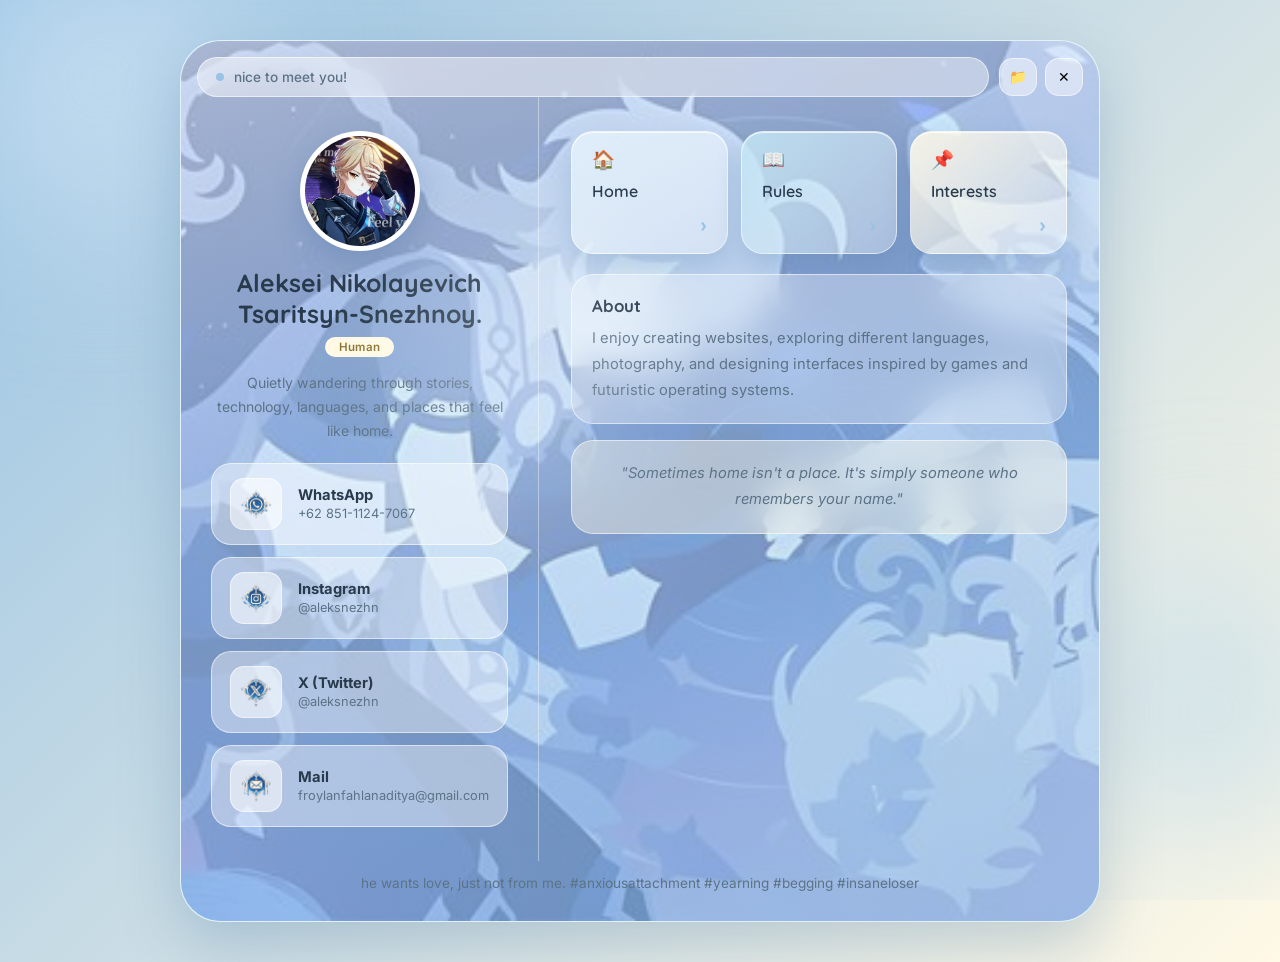
==== index.html @ d63214c5 "Enhance styles for layout and button dimensions Added isolation, width, height, and border-radius pr" ====
<!DOCTYPE html>
<html lang="en">

<head>

<meta charset="UTF-8">
<meta name="viewport" content="width=device-width, initial-scale=1.0">

<title>Aleksei Nikolayevich Tsaritsyn-Snezhnoy.</title>

<meta name="theme-color" content="#A8D0EF">

<link rel="preconnect" href="https://fonts.googleapis.com">
<link rel="preconnect" href="https://fonts.gstatic.com" crossorigin>

<link href="https://fonts.googleapis.com/css2?family=Inter:wght@400;500;600;700&family=Quicksand:wght@500;600;700&display=swap" rel="stylesheet">

<style>
/* ===========================================
   Aleksei Nikolayevich Tsaritsyn-Snezhnoy. — Liquid Glass Profile
   Palette: E3F1FB / A8D0EF / C1E4F3 / FFF9E6 / 99C3E4
=========================================== */

:root{

    --sky-1:#E3F1FB;
    --sky-2:#C1E4F3;
    --sky-3:#A8D0EF;
    --sky-4:#99C3E4;
    --cream:#FFF9E6;

    --glass:rgba(255,255,255,.34);
    --glass-soft:rgba(255,255,255,.20);
    --glass-border:rgba(255,255,255,.55);

    --text:#283A4C;
    --muted:#5C7387;

    --shadow:
    0 24px 60px rgba(66,110,158,.28);

    --radius:32px;

}

*{

    margin:0;
    padding:0;
    box-sizing:border-box;

}

html{

    scroll-behavior:smooth;

}

body{

    min-height:100vh;

    font-family:"Inter",sans-serif;

    color:var(--text);

    display:flex;
    justify-content:center;
    align-items:center;

    overflow-x:hidden;

    background:linear-gradient(
        -45deg,
        var(--sky-1),
        var(--sky-2),
        var(--sky-3),
        var(--cream),
        var(--sky-4)
    );

    background-size:400% 400%;

    animation:gradientMove 20s ease infinite;

    padding:60px 20px;

}

@keyframes gradientMove{

    0%{ background-position:0% 50%; }
    50%{ background-position:100% 50%; }
    100%{ background-position:0% 50%; }

}

/* ===========================
   Background (page)
=========================== */

.background{

    position:fixed;
    inset:0;

    overflow:hidden;

    z-index:-2;

}

.blob{

    position:absolute;

    border-radius:50%;

    filter:blur(90px);

    opacity:.5;

    animation:float 18s ease-in-out infinite;

}

.blob1{ width:320px; height:320px; background:var(--sky-1); top:-80px; left:-60px; }
.blob2{ width:260px; height:260px; background:var(--sky-3); right:-60px; bottom:60px; animation-delay:5s; }
.blob3{ width:220px; height:220px; background:var(--cream); top:45%; left:45%; animation-delay:10s; }

@keyframes float{

    0%,100%{ transform:translateY(0) translateX(0); }
    50%{ transform:translateY(-35px) translateX(20px); }

}

.noise{

    position:absolute;
    inset:0;

    opacity:.05;

    background-image:radial-gradient(circle,white 1px,transparent 1px);

    background-size:16px 16px;

}

/* ===========================
   Cursor Glow
=========================== */

.cursor-glow{

    position:fixed;

    width:240px;
    height:240px;

    border-radius:50%;

    background:rgba(255,255,255,.22);

    filter:blur(60px);

    pointer-events:none;

    z-index:999;

    transform:translate(-50%,-50%);

    transition:transform .08s linear;

}

/* ===========================
   Main Card
=========================== */

.profile-card{

    position:relative;

    width:min(430px,100%);

    border-radius:var(--radius);

    overflow:hidden;
    isolation:isolate;

    background:var(--sky-2);

    border:1px solid var(--glass-border);

    box-shadow:var(--shadow);

    animation:cardFloat 7s ease-in-out infinite;

}

/* cover.jpg — the literal background of the whole card */

.card-bg{

    position:absolute;
    inset:0;
    width:100%;
    height:100%;
    border-radius:inherit;

    background-size:cover;
    background-position:center;

    z-index:0;
    pointer-events:none;

}

.card-bg::after{

    content:"";

    position:absolute;
    inset:0;

    background:linear-gradient(
        165deg,
        rgba(227,241,251,.72),
        rgba(193,228,243,.55) 45%,
        rgba(153,195,228,.62)
    );

}

@keyframes cardFloat{

    0%,100%{ transform:translateY(0); }
    50%{ transform:translateY(-8px); }

}

/* ===========================
   Window Chrome
=========================== */

.window-bar{

    position:relative;
    z-index:3;

    display:flex;
    align-items:center;
    gap:10px;

    padding:16px 16px 0;

}

.window-pill{

    flex:1;
    min-width:0;

    display:flex;
    align-items:center;
    gap:10px;

    padding:11px 18px;

    border-radius:999px;

    background:rgba(255,255,255,.45);

    border:1px solid var(--glass-border);

    backdrop-filter:blur(16px);
    -webkit-backdrop-filter:blur(16px);

}

.pulse-dot{

    width:8px;
    height:8px;
    flex-shrink:0;

    border-radius:50%;

    background:var(--sky-4);

    animation:pulse 2.4s ease-out infinite;

}

@keyframes pulse{

    0%{ box-shadow:0 0 0 0 rgba(153,195,228,.55); }
    70%{ box-shadow:0 0 0 9px rgba(153,195,228,0); }
    100%{ box-shadow:0 0 0 0 rgba(153,195,228,0); }

}

.status-text{

    font-size:.85rem;
    font-weight:500;

    color:var(--muted);

    white-space:nowrap;
    overflow:hidden;
    text-overflow:ellipsis;

}

.window-actions{

    display:flex;
    gap:8px;

}

.win-btn{

    width:38px;
    height:38px;
    flex-shrink:0;

    display:flex;
    align-items:center;
    justify-content:center;

    font-size:.9rem;

    border:1px solid var(--glass-border);
    border-radius:14px;

    background:rgba(255,255,255,.45);

    cursor:pointer;

    transition:transform .25s ease, background .25s ease;

}

.win-btn:hover{ transform:translateY(-3px) scale(1.06); background:#fff; }
.win-btn:active{ transform:translateY(0) scale(.94); }

/* ===========================
   Card Body Layout
=========================== */

.card-body{

    position:relative;
    z-index:1;

    display:flex;
    flex-direction:column;

}

/* ===========================
   Identity Panel
=========================== */

.id-panel{

    padding:26px 24px 8px;

    text-align:center;

}

.avatar-wrapper{

    display:flex;
    justify-content:center;

}

.avatar{

    width:120px;
    height:120px;

    object-fit:cover;

    border-radius:50%;

    border:5px solid rgba(255,255,255,.7);

    background:white;

    box-shadow:0 10px 28px rgba(66,110,158,.3);

    animation:avatarFloat 5s ease-in-out infinite;

}

@keyframes avatarFloat{

    0%,100%{ transform:translateY(0); }
    50%{ transform:translateY(-5px); }

}

.id-panel h1{

    margin-top:16px;

    font-family:"Quicksand",sans-serif;

    font-size:1.55rem;
    font-weight:700;

    color:var(--text);

}

.id-tag{

    display:inline-block;

    margin-top:8px;

    padding:3px 14px;

    border-radius:999px;

    background:var(--cream);

    color:#8A7530;

    font-size:.72rem;
    font-weight:600;

    letter-spacing:.02em;

}

.description{

    margin:14px auto 0;

    max-width:320px;

    font-size:.88rem;
    line-height:1.7;

    color:var(--muted);

}

/* ===========================================
   Social Grid (original glass-btn rows)
=========================================== */

.social-grid{

    display:grid;
    grid-template-columns:1fr;

    gap:12px;

    margin-top:20px;

}

.glass-btn{

    display:flex;
    align-items:center;
    gap:16px;

    padding:14px 18px;

    text-decoration:none;
    text-align:left;

    color:var(--text);

    background:rgba(255,255,255,.4);

    border:1px solid var(--glass-border);

    border-radius:20px;

    backdrop-filter:blur(18px);
    -webkit-backdrop-filter:blur(18px);

    transition:transform .3s ease, background .3s ease, box-shadow .3s ease;

}

.glass-btn:hover{

    transform:translateY(-5px) scale(1.02);

    background:rgba(255,255,255,.55);

    box-shadow:0 14px 30px rgba(66,110,158,.22);

}

.glass-btn .icon{

    width:52px;
    height:52px;
    flex-shrink:0;

    display:flex;
    align-items:center;
    justify-content:center;

    border-radius:14px;

    background:rgba(255,255,255,.55);

    border:1px solid var(--glass-border);

}

.glass-btn .icon img{

    width:32px;
    height:32px;

    object-fit:contain;

}

.glass-btn h3{

    font-size:.92rem;
    margin-bottom:2px;

}

.glass-btn p{

    color:var(--muted);
    font-size:.8rem;

}

/* ===========================================
   Main Panel (nav + about + quote)
=========================================== */

.main-panel{

    padding-top:8px;

}

.nav-stack{

    display:flex;
    flex-direction:column;
    gap:13px;

    padding:14px 24px 4px;

}

.nav-pill{

    display:flex;
    align-items:center;
    gap:14px;

    padding:16px 20px;

    border-radius:22px;

    text-decoration:none;

    color:var(--text);

    font-family:"Quicksand",sans-serif;
    font-weight:600;
    font-size:1rem;

    background:linear-gradient(
        135deg,
        rgba(255,255,255,.62),
        rgba(255,255,255,.3)
    );

    border:1px solid var(--glass-border);

    box-shadow:
        0 12px 26px rgba(66,110,158,.22),
        inset 0 1px 0 rgba(255,255,255,.7);

    transition:transform .25s cubic-bezier(.2,.8,.2,1), box-shadow .25s ease;

}

.nav-pill--home{ background:linear-gradient(135deg, rgba(227,241,251,.88), rgba(255,255,255,.32)); }
.nav-pill--rules{ background:linear-gradient(135deg, rgba(193,228,243,.88), rgba(255,255,255,.32)); }
.nav-pill--interests{ background:linear-gradient(135deg, rgba(255,249,230,.88), rgba(255,255,255,.32)); }

.nav-icon{ font-size:1.15rem; }
.nav-label{ flex:1; }

.nav-arrow{

    font-size:1.3rem;
    font-weight:700;

    color:var(--sky-4);

    transition:transform .3s ease;

}

.nav-pill:hover{

    transform:translateY(-5px);

    box-shadow:
        0 18px 34px rgba(66,110,158,.3),
        inset 0 1px 0 rgba(255,255,255,.8);

}

.nav-pill:hover .nav-arrow{ transform:translateX(4px); }

.nav-pill:active{

    transform:translateY(-1px) scale(.98);

    box-shadow:
        0 8px 18px rgba(66,110,158,.22),
        inset 0 1px 0 rgba(255,255,255,.7);

}

/* ===========================================
   Glass Panels
=========================================== */

.glass-panel{

    margin:14px 24px 0;

    padding:20px;

    border-radius:22px;

    background:rgba(255,255,255,.32);

    border:1px solid var(--glass-border);

    backdrop-filter:blur(18px);
    -webkit-backdrop-filter:blur(18px);

    transition:transform .3s ease, background .3s ease;

}

.glass-panel:hover{

    transform:translateY(-4px);

    background:rgba(255,255,255,.42);

}

.glass-panel h2{

    font-family:"Quicksand",sans-serif;

    margin-bottom:10px;

    font-size:1.05rem;

    color:var(--text);

}

.glass-panel p{

    line-height:1.75;

    color:var(--muted);

    font-size:.92rem;

}

.quote-panel{ background:rgba(255,249,230,.42); }

.quote{

    text-align:center;

    font-style:italic;

    font-size:.98rem;

    color:#4A5A6B;

}

/* ===========================================
   Footer
=========================================== */

footer{

    position:relative;
    z-index:1;

    padding:20px 30px 26px;

    text-align:center;

    color:var(--muted);

    font-size:.85rem;

}

/* ===========================================
   Landscape layout for PC
=========================================== */

@media (min-width:860px){

    body{ padding:40px 20px; }

    .profile-card{

        width:min(920px, 94vw);

        border-radius:40px;

    }

    .card-body{

        flex-direction:row;
        align-items:stretch;

    }

    .id-panel{

        flex:0 0 340px;

        padding:34px 30px;

        border-right:1px solid rgba(255,255,255,.4);

    }

    .main-panel{

        flex:1;
        min-width:0;

        padding:24px 6px 6px;

    }

    .nav-stack{

        flex-direction:row;
        padding:10px 26px 4px;

    }

    .nav-pill{

        flex-direction:column;
        align-items:flex-start;
        gap:10px;

        flex:1;

    }

    .nav-arrow{ align-self:flex-end; }

    .glass-panel{ margin:16px 26px 0; }

    footer{ padding:14px 30px 30px; }

}

/* ===========================================
   Small Mobile
=========================================== */

@media (max-width:480px){

    body{ padding:20px 12px; }

    .profile-card{ border-radius:26px; }

    .avatar{ width:100px; height:100px; }

    .id-panel h1{ font-size:1.3rem; }

    .win-btn{ width:34px; height:34px; }

    .nav-pill{ padding:14px 16px; font-size:.92rem; }

}

/* ===========================================
   Mobile Socials — tiny icons close to profile
=========================================== */

@media (max-width:640px){

    .social-grid{

        display:flex;
        flex-direction:row;
        flex-wrap:wrap;

        justify-content:center;

        gap:10px;

        margin-top:16px;

    }

    .glass-btn{

        flex:0 0 auto;

        width:52px;
        height:52px;

        padding:0;

        justify-content:center;

        border-radius:14px;

    }

    .glass-btn .icon{

        width:100%;
        height:100%;

        border:none;

        background:transparent;

        border-radius:14px;

    }

    .glass-btn .icon img{

        width:30px;
        height:30px;

    }

    .glass-btn .btn-text{

        display:none;

    }

}

/* ===========================================
   Motion & Accessibility
=========================================== */

a:focus-visible,
button:focus-visible{

    outline:2px solid var(--sky-4);
    outline-offset:2px;

}

@media (prefers-reduced-motion:reduce){

    *,
    *::before,
    *::after{

        animation-duration:.001ms !important;
        animation-iteration-count:1 !important;
        transition-duration:.001ms !important;

    }

}

</style>

</head>

<body>

<!-- Animated Background -->
<div class="background">

<div class="blob blob1"></div>
<div class="blob blob2"></div>
<div class="blob blob3"></div>

<div class="noise"></div>

</div>

<!-- Mouse Glow -->
<div class="cursor-glow"></div>

<!-- Main Card -->
<main class="profile-card">

<!-- cover.jpg lives here, full-bleed behind everything -->
<div class="card-bg" style="background-image:url('assets/cover.jpg')"></div>

<!-- Window Chrome -->
<div class="window-bar">

<div class="window-pill">

<span class="pulse-dot"></span>

<span class="status-text" id="statusText">nice to meet you!</span>

</div>

<div class="window-actions">

<button class="win-btn" id="folderBtn" type="button" title="Jump to About" aria-label="Jump to about section">📁</button>

<button class="win-btn" id="closeBtn" type="button" title="Say hi" aria-label="Send a little hi">✕</button>

</div>

</div>

<div class="card-body">

<!-- Identity (left, portrait side) -->
<section class="id-panel" id="aboutAnchor">

<div class="avatar-wrapper">

<img
src="assets/profile.png"
alt="Aleksei Nikolayevich Tsaritsyn-Snezhnoy."
class="avatar"
width="120"
height="120">

</div>

<h1>Aleksei Nikolayevich Tsaritsyn-Snezhnoy.</h1>

<span class="id-tag">Human</span>

<p class="description">

Quietly wandering through stories, technology, languages, and places that feel like home.

</p>

<div class="social-grid">

<a
href="https://wa.me/6285111247067"
target="_blank"
rel="noopener"
class="glass-btn"
title="WhatsApp">

<div class="icon">
<img src="assets/whatsapp.png" alt="WhatsApp" width="22" height="22">
</div>

<div class="btn-text">
<h3>WhatsApp</h3>
<p>+62 851-1124-7067</p>
</div>

</a>

<a
href="https://instagram.com/aleksnezhn"
target="_blank"
rel="noopener"
class="glass-btn"
title="Instagram">

<div class="icon">
<img src="assets/instagram.png" alt="Instagram" width="22" height="22">
</div>

<div class="btn-text">
<h3>Instagram</h3>
<p>@aleksnezhn</p>
</div>

</a>

<a
href="https://x.com/aleksnezhn"
target="_blank"
rel="noopener"
class="glass-btn"
title="X (Twitter)">

<div class="icon">
<img src="assets/xtwitter.png" alt="X (Twitter)" width="22" height="22">
</div>

<div class="btn-text">
<h3>X (Twitter)</h3>
<p>@aleksnezhn</p>
</div>

</a>

<a
href="mailto:froylanfahlanaditya@gmail.com"
class="glass-btn"
title="Mail">

<div class="icon">
<img src="assets/email.png" alt="Mail" width="22" height="22">
</div>

<div class="btn-text">
<h3>Mail</h3>
<p>froylanfahlanaditya@gmail.com</p>
</div>

</a>

</div>

</section>

<!-- Main column (right, on desktop) -->
<div class="main-panel">

<nav class="nav-stack">

<a
href="https://iankreidehuter.space/"
target="_blank"
rel="noopener"
class="nav-pill nav-pill--home">

<span class="nav-icon">🏠</span>

<span class="nav-label">Home</span>

<span class="nav-arrow">›</span>

</a>

<a
href="https://iankreidehuter.space/boundaries"
target="_blank"
rel="noopener"
class="nav-pill nav-pill--rules">

<span class="nav-icon">📖</span>

<span class="nav-label">Rules</span>

<span class="nav-arrow">›</span>

</a>

<a
href="https://www.pinterest.com/aleksnezhn/"
target="_blank"
rel="noopener"
class="nav-pill nav-pill--interests">

<span class="nav-icon">📌</span>

<span class="nav-label">Interests</span>

<span class="nav-arrow">›</span>

</a>

</nav>

<section class="glass-panel">

<h2>About</h2>

<p>

I enjoy creating websites, exploring different languages, photography, and designing interfaces inspired by games and futuristic operating systems.

</p>

</section>

<section class="glass-panel quote-panel">

<p class="quote">

"Sometimes home isn't a place.
It's simply someone who remembers your name."

</p>

</section>

</div>

</div>

<footer>

he wants love, just not from me.
#anxiousattachment #yearning #begging #insaneloser

</footer>

</main>

<script>
/* ==========================================
   Adrian Aditya — Liquid Glass Profile
========================================== */

const glow = document.querySelector(".cursor-glow");
const card = document.querySelector(".profile-card");

/* ==========================
   Mouse Glow
========================== */

document.addEventListener("mousemove", (e) => {

    glow.style.left = e.clientX + "px";
    glow.style.top = e.clientY + "px";

});

/* ==========================
   Card Tilt
========================== */

document.addEventListener("mousemove", (e) => {

    if (window.innerWidth < 768) return;

    const rect = card.getBoundingClientRect();

    const x = e.clientX - rect.left;
    const y = e.clientY - rect.top;

    const rotateY = ((x / rect.width) - 0.5) * 8;
    const rotateX = ((0.5 - y / rect.height)) * 8;

    card.style.transform = `
        perspective(1400px)
        rotateX(${rotateX}deg)
        rotateY(${rotateY}deg)
        translateY(-4px)
    `;

});

card.addEventListener("mouseleave", () => {

    card.style.transform = `
        perspective(1400px)
        rotateX(0deg)
        rotateY(0deg)
        translateY(0px)
    `;

});

/* ==========================
   Status Pill — cycling text
========================== */

const statusMessages = [
    "nice to meet you !",
    "currently wandering ✦",
    "say hi anytime 💬",
    "tap a card below ↓"
];

const statusEl = document.getElementById("statusText");
let statusIndex = 0;

function cycleStatus() {

    statusEl.animate(
        [{ opacity: 1, transform: "translateY(0)" }, { opacity: 0, transform: "translateY(-6px)" }],
        { duration: 260, easing: "ease", fill: "forwards" }
    ).onfinish = () => {

        statusIndex = (statusIndex + 1) % statusMessages.length;
        statusEl.textContent = statusMessages[statusIndex];

        statusEl.animate(
            [{ opacity: 0, transform: "translateY(6px)" }, { opacity: 1, transform: "translateY(0)" }],
            { duration: 260, easing: "ease", fill: "forwards" }
        );

    };

}

if (statusEl) {

    setInterval(cycleStatus, 3600);

}

/* ==========================
   Window Buttons
========================== */

const folderBtn = document.getElementById("folderBtn");
const closeBtn = document.getElementById("closeBtn");
const aboutAnchor = document.getElementById("aboutAnchor");

if (folderBtn && aboutAnchor) {

    folderBtn.addEventListener("click", () => {

        aboutAnchor.scrollIntoView({ behavior: "smooth", block: "center" });

        aboutAnchor.animate(
            [{ boxShadow: "0 0 0 0 rgba(153,195,228,.6)" }, { boxShadow: "0 0 0 14px rgba(153,195,228,0)" }],
            { duration: 700, easing: "ease-out" }
        );

    });

}

if (closeBtn) {

    closeBtn.addEventListener("click", (e) => {

        for (let i = 0; i < 6; i++) {

            const heart = document.createElement("span");

            heart.textContent = "♡";

            heart.style.position = "fixed";
            heart.style.left = e.clientX + "px";
            heart.style.top = e.clientY + "px";
            heart.style.fontSize = 14 + Math.random() * 10 + "px";
            heart.style.color = "#99C3E4";
            heart.style.pointerEvents = "none";
            heart.style.zIndex = 1000;

            document.body.appendChild(heart);

            const angle = Math.random() * Math.PI * 2;
            const distance = 40 + Math.random() * 40;

            heart.animate([
                { transform: "translate(0,0)", opacity: 1 },
                {
                    transform: `translate(${Math.cos(angle) * distance}px, ${Math.sin(angle) * distance - 30}px)`,
                    opacity: 0
                }
            ], { duration: 900, easing: "ease-out" }).onfinish = () => heart.remove();

        }

    });

}

/* ==========================
   Nav Pill press feedback
========================== */

document.querySelectorAll(".nav-pill").forEach((pill) => {

    pill.addEventListener("pointerdown", () => {

        pill.style.transition = "transform .15s ease";

    });

});

/* ==========================
   Social icon lift
========================== */

document.querySelectorAll(".glass-btn").forEach((btn) => {

    btn.addEventListener("mouseenter", () => {

        btn.style.transform = "translateY(-5px) scale(1.02)";

    });

    btn.addEventListener("mouseleave", () => {

        btn.style.transform = "";

    });

});

/* ==========================
   Scroll Reveal
========================== */

const observer = new IntersectionObserver((entries) => {

    entries.forEach((entry) => {

        if (entry.isIntersecting) {

            entry.target.animate([
                { opacity: 0, transform: "translateY(30px)" },
                { opacity: 1, transform: "translateY(0)" }
            ], { duration: 700, easing: "ease", fill: "forwards" });

        }

    });

}, { threshold: .2 });

document.querySelectorAll(
    ".glass-panel, .nav-pill, .id-panel, .glass-btn"
).forEach((el) => {

    observer.observe(el);

});

/* ==========================
   Floating Background
========================== */

const blobs = document.querySelectorAll(".blob");

window.addEventListener("mousemove", (e) => {

    const x = (e.clientX / window.innerWidth - .5);
    const y = (e.clientY / window.innerHeight - .5);

    blobs.forEach((blob, index) => {

        const speed = (index + 1) * 12;

        blob.style.transform = `translate(${x * speed}px, ${y * speed}px)`;

    });

});

/* ==========================
   Mobile Fix
========================== */

if ("ontouchstart" in window) {

    glow.style.display = "none";

}

/* ==========================
   Smooth Load
========================== */

window.addEventListener("load", () => {

    card.animate([
        { opacity: 0, transform: "translateY(40px) scale(.96)" },
        { opacity: 1, transform: "translateY(0) scale(1)" }
    ], { duration: 900, easing: "cubic-bezier(.22,1,.36,1)", fill: "forwards" });

});

</script>

</body>

</html>
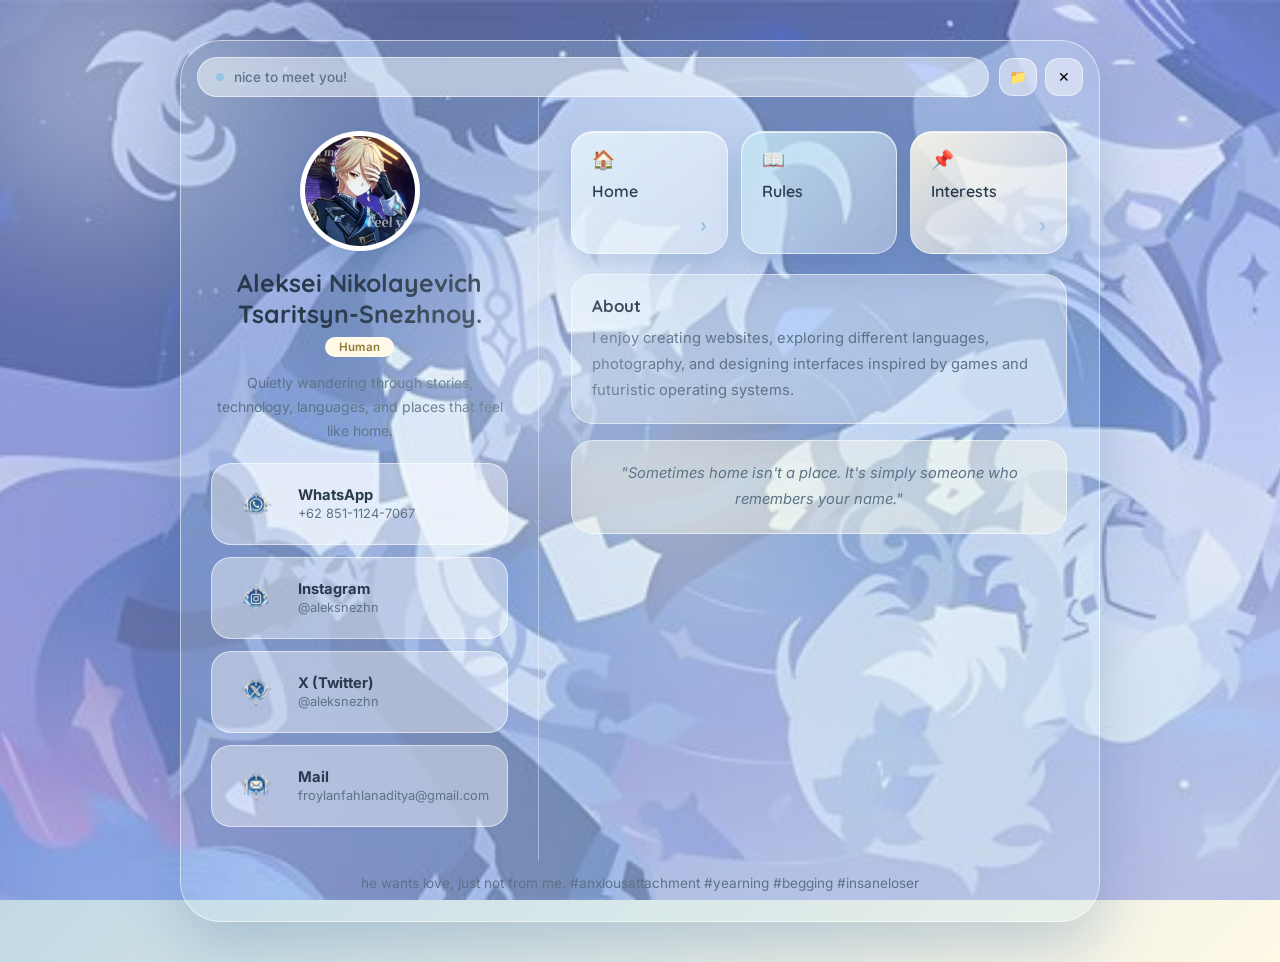
==== commit f49c672e: "Refactor background styles and remove card-bg Removed card background and adjusted styles for cover " ====
--- a/index.html
+++ b/index.html
@@ -97,6 +97,24 @@
 }
 
 /* ===========================
+   Full-screen Cover Background
+   cover.jpg stays OUTSIDE the card
+=========================== */
+
+.cover-background{
+    position:fixed;
+    inset:0;
+    z-index:-3;
+    background-image:
+        linear-gradient(rgba(227,241,251,.34), rgba(255,249,230,.28)),
+        url("assets/cover.jpg");
+    background-size:cover;
+    background-position:center;
+    background-repeat:no-repeat;
+    pointer-events:none;
+}
+
+/* ===========================
    Background (page)
 =========================== */
 
@@ -191,7 +209,7 @@
     overflow:hidden;
     isolation:isolate;
 
-    background:var(--sky-2);
+    background: rgba(193,228,243,.22);
 
     border:1px solid var(--glass-border);
 
@@ -201,39 +219,7 @@
 
 }
 
-/* cover.jpg — the literal background of the whole card */
-
-.card-bg{
-
-    position:absolute;
-    inset:0;
-    width:100%;
-    height:100%;
-    border-radius:inherit;
-
-    background-size:cover;
-    background-position:center;
-
-    z-index:0;
-    pointer-events:none;
-
-}
-
-.card-bg::after{
-
-    content:"";
-
-    position:absolute;
-    inset:0;
-
-    background:linear-gradient(
-        165deg,
-        rgba(227,241,251,.72),
-        rgba(193,228,243,.55) 45%,
-        rgba(153,195,228,.62)
-    );
-
-}
+/* cover.jpg stays strictly inside the profile card */
 
 @keyframes cardFloat{
 
@@ -516,11 +502,11 @@
     align-items:center;
     justify-content:center;
 
-    border-radius:14px;
-
-    background:rgba(255,255,255,.55);
-
-    border:1px solid var(--glass-border);
+    border-radius:0;
+
+    background:transparent;
+
+    border:none;
 
 }
 
@@ -858,7 +844,7 @@
 
         background:transparent;
 
-        border-radius:14px;
+        border-radius:0;
 
     }
 
@@ -909,6 +895,9 @@
 
 <body>
 
+<!-- Full-screen cover background (outside the card) -->
+<div class="cover-background" aria-hidden="true"></div>
+
 <!-- Animated Background -->
 <div class="background">
 
@@ -925,9 +914,6 @@
 
 <!-- Main Card -->
 <main class="profile-card">
-
-<!-- cover.jpg lives here, full-bleed behind everything -->
-<div class="card-bg" style="background-image:url('assets/cover.jpg')"></div>
 
 <!-- Window Chrome -->
 <div class="window-bar">
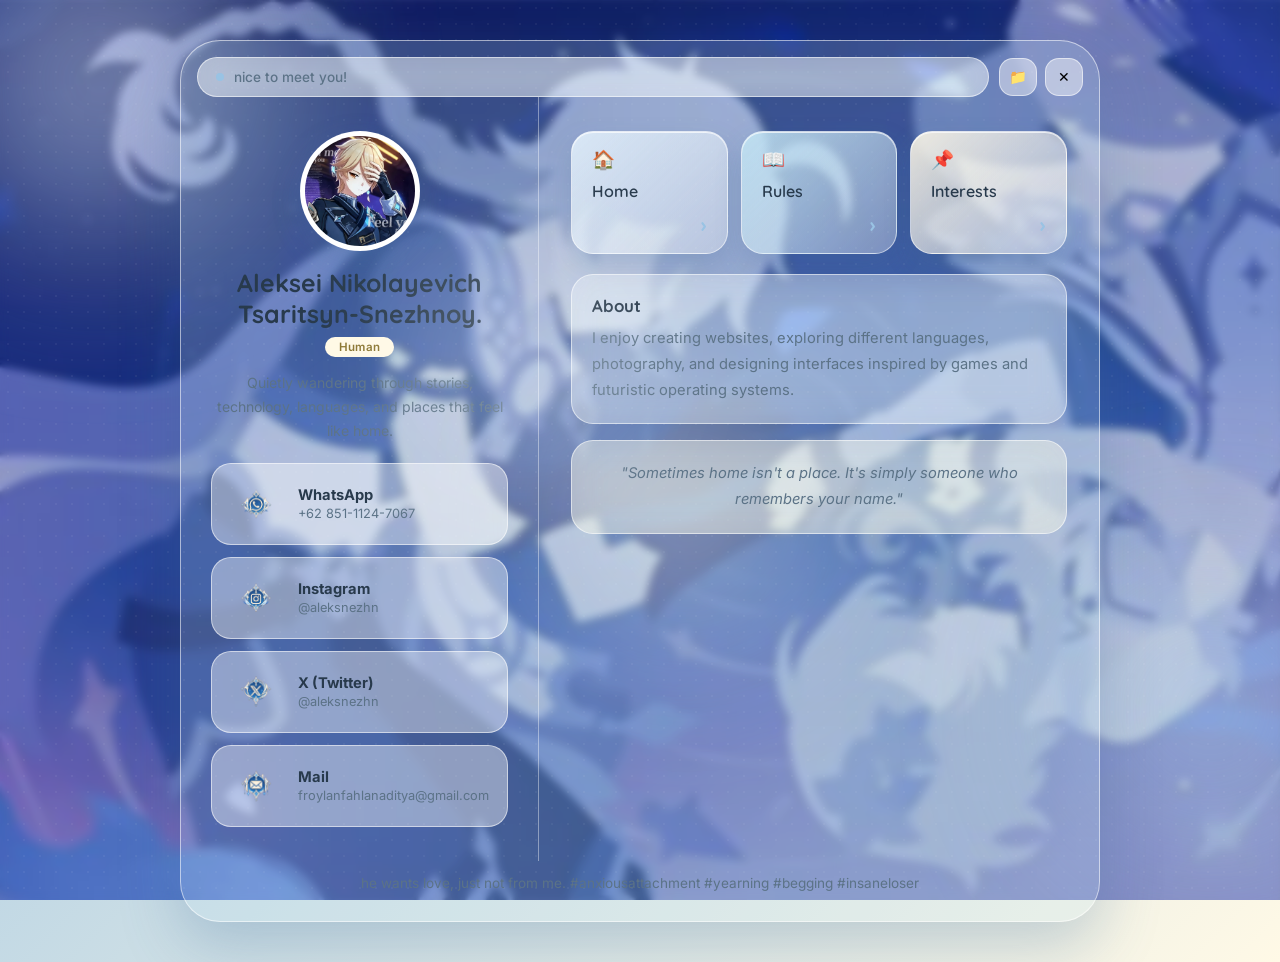
==== commit 77873ae7: "Refactor cover-background styles and z-index Updated z-index values and adjusted background properti" ====
--- a/index.html
+++ b/index.html
@@ -101,17 +101,26 @@
    cover.jpg stays OUTSIDE the card
 =========================== */
 
+/* Full-screen cover image behind the card */
 .cover-background{
     position:fixed;
     inset:0;
-    z-index:-3;
-    background-image:
-        linear-gradient(rgba(227,241,251,.34), rgba(255,249,230,.28)),
-        url("assets/cover.jpg");
+    z-index:0;
+    pointer-events:none;
+    background-image:url("assets/cover.jpg");
     background-size:cover;
     background-position:center;
     background-repeat:no-repeat;
-    pointer-events:none;
+}
+
+/* Subtle dark glass + blur over the cover */
+.cover-background::after{
+    content:"";
+    position:absolute;
+    inset:0;
+    background:rgba(20,35,55,.18);
+    backdrop-filter:blur(4px);
+    -webkit-backdrop-filter:blur(4px);
 }
 
 /* ===========================
@@ -125,7 +134,8 @@
 
     overflow:hidden;
 
-    z-index:-2;
+    z-index:1;
+    pointer-events:none;
 
 }
 
@@ -208,6 +218,7 @@
 
     overflow:hidden;
     isolation:isolate;
+    z-index:2;
 
     background: rgba(193,228,243,.22);
 
@@ -896,6 +907,9 @@
 <body>
 
 <!-- Full-screen cover background (outside the card) -->
+<div class="cover-background" aria-hidden="true"></div>
+
+<!-- Full-screen cover behind the card -->
 <div class="cover-background" aria-hidden="true"></div>
 
 <!-- Animated Background -->
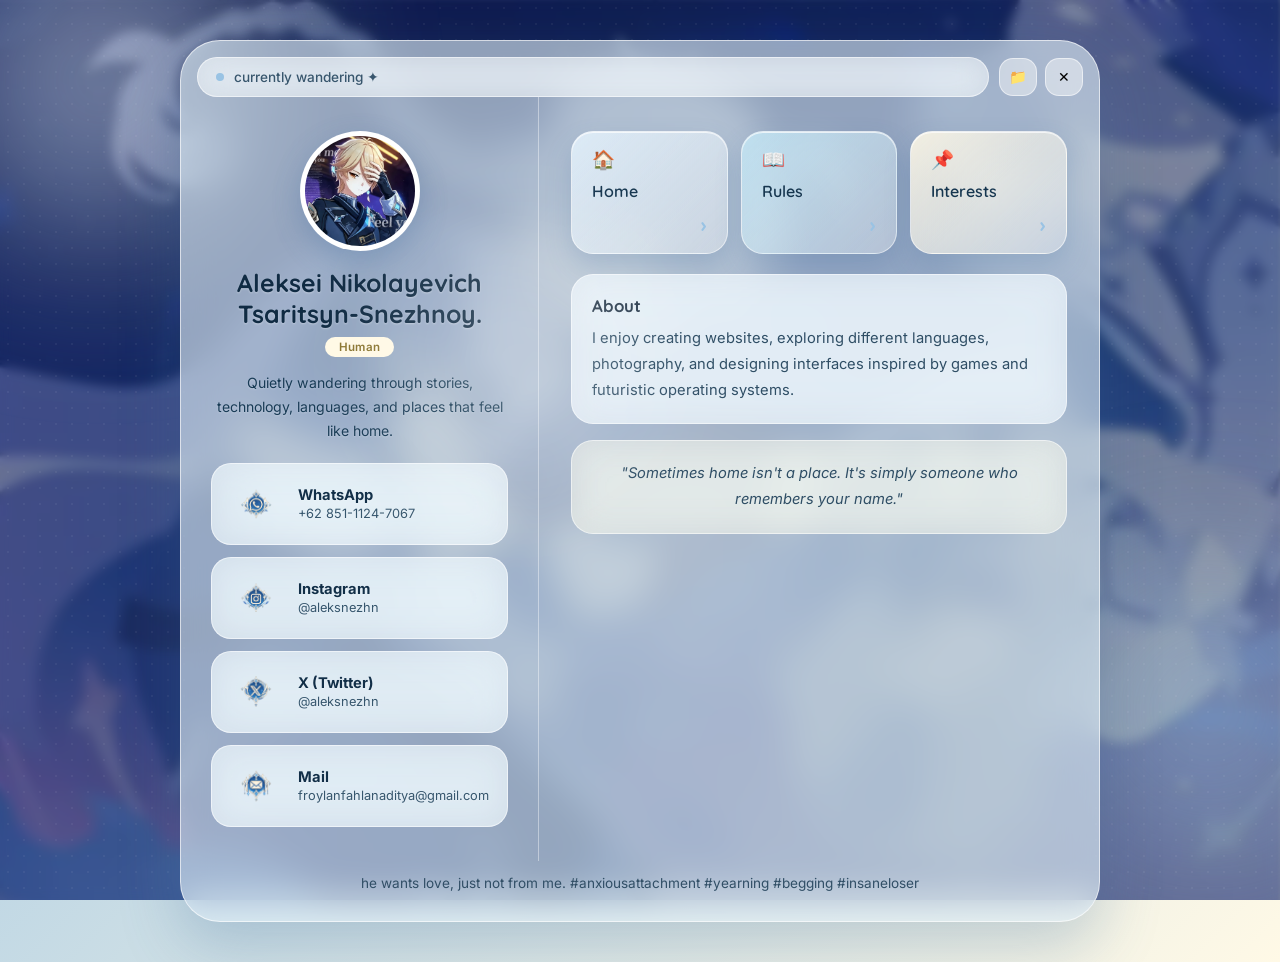
==== commit 71c4e6b8: "Refactor styles and remove animations in index.html Updated various color properties and removed ani" ====
--- a/index.html
+++ b/index.html
@@ -63,7 +63,7 @@
 
     font-family:"Inter",sans-serif;
 
-    color:var(--text);
+    color:#1E3348;
 
     display:flex;
     justify-content:center;
@@ -82,7 +82,6 @@
 
     background-size:400% 400%;
 
-    animation:gradientMove 20s ease infinite;
 
     padding:60px 20px;
 
@@ -118,8 +117,8 @@
     content:"";
     position:absolute;
     inset:0;
-    background:rgba(20,35,55,.18);
-    backdrop-filter:blur(4px);
+    background:rgba(15,28,45,.44);
+    backdrop-filter:blur(6px);
     -webkit-backdrop-filter:blur(4px);
 }
 
@@ -149,7 +148,6 @@
 
     opacity:.5;
 
-    animation:float 18s ease-in-out infinite;
 
 }
 
@@ -220,13 +218,15 @@
     isolation:isolate;
     z-index:2;
 
-    background: rgba(193,228,243,.22);
-
-    border:1px solid var(--glass-border);
+    background: rgba(224,240,249,.62);
+
+    backdrop-filter:blur(18px);
+    -webkit-backdrop-filter:blur(18px);
+
+    border:1px solid rgba(255,255,255,.62);
 
     box-shadow:var(--shadow);
 
-    animation:cardFloat 7s ease-in-out infinite;
 
 }
 
@@ -288,7 +288,6 @@
 
     background:var(--sky-4);
 
-    animation:pulse 2.4s ease-out infinite;
 
 }
 
@@ -305,7 +304,7 @@
     font-size:.85rem;
     font-weight:500;
 
-    color:var(--muted);
+    color:#38566D;
 
     white-space:nowrap;
     overflow:hidden;
@@ -394,7 +393,6 @@
 
     box-shadow:0 10px 28px rgba(66,110,158,.3);
 
-    animation:avatarFloat 5s ease-in-out infinite;
 
 }
 
@@ -414,7 +412,8 @@
     font-size:1.55rem;
     font-weight:700;
 
-    color:var(--text);
+    color:#102B43;
+    text-shadow:0 1px 2px rgba(255,255,255,.35);
 
 }
 
@@ -448,7 +447,8 @@
     font-size:.88rem;
     line-height:1.7;
 
-    color:var(--muted);
+    color:#183B55;
+    text-shadow:0 1px 2px rgba(255,255,255,.28);
 
 }
 
@@ -478,9 +478,10 @@
     text-decoration:none;
     text-align:left;
 
-    color:var(--text);
-
-    background:rgba(255,255,255,.4);
+    color:#122F48;
+    text-shadow:0 1px 2px rgba(255,255,255,.3);
+
+    background:rgba(239,247,252,.66);
 
     border:1px solid var(--glass-border);
 
@@ -539,7 +540,7 @@
 
 .glass-btn p{
 
-    color:var(--muted);
+    color:#36566D;
     font-size:.8rem;
 
 }
@@ -576,7 +577,7 @@
 
     text-decoration:none;
 
-    color:var(--text);
+    color:#16364F;
 
     font-family:"Quicksand",sans-serif;
     font-weight:600;
@@ -650,7 +651,7 @@
 
     border-radius:22px;
 
-    background:rgba(255,255,255,.32);
+    background:rgba(239,247,252,.68);
 
     border:1px solid var(--glass-border);
 
@@ -665,7 +666,7 @@
 
     transform:translateY(-4px);
 
-    background:rgba(255,255,255,.42);
+    background:rgba(255,255,255,.58);
 
 }
 
@@ -685,7 +686,7 @@
 
     line-height:1.75;
 
-    color:var(--muted);
+    color:#2F4E65;
 
     font-size:.92rem;
 
@@ -701,7 +702,7 @@
 
     font-size:.98rem;
 
-    color:#4A5A6B;
+    color:#31485A;
 
 }
 
@@ -718,7 +719,7 @@
 
     text-align:center;
 
-    color:var(--muted);
+    color:#314F66;
 
     font-size:.85rem;
 
@@ -907,9 +908,6 @@
 <body>
 
 <!-- Full-screen cover background (outside the card) -->
-<div class="cover-background" aria-hidden="true"></div>
-
-<!-- Full-screen cover behind the card -->
 <div class="cover-background" aria-hidden="true"></div>
 
 <!-- Animated Background -->
@@ -1139,96 +1137,17 @@
 
 <script>
 /* ==========================================
-   Adrian Aditya — Liquid Glass Profile
+   Aleksei — Liquid Glass Profile
+   Static presentation: no entrance/fade reveals.
 ========================================== */
 
-const glow = document.querySelector(".cursor-glow");
-const card = document.querySelector(".profile-card");
-
 /* ==========================
-   Mouse Glow
+   Status Pill — static
 ========================== */
 
-document.addEventListener("mousemove", (e) => {
-
-    glow.style.left = e.clientX + "px";
-    glow.style.top = e.clientY + "px";
-
-});
-
-/* ==========================
-   Card Tilt
-========================== */
-
-document.addEventListener("mousemove", (e) => {
-
-    if (window.innerWidth < 768) return;
-
-    const rect = card.getBoundingClientRect();
-
-    const x = e.clientX - rect.left;
-    const y = e.clientY - rect.top;
-
-    const rotateY = ((x / rect.width) - 0.5) * 8;
-    const rotateX = ((0.5 - y / rect.height)) * 8;
-
-    card.style.transform = `
-        perspective(1400px)
-        rotateX(${rotateX}deg)
-        rotateY(${rotateY}deg)
-        translateY(-4px)
-    `;
-
-});
-
-card.addEventListener("mouseleave", () => {
-
-    card.style.transform = `
-        perspective(1400px)
-        rotateX(0deg)
-        rotateY(0deg)
-        translateY(0px)
-    `;
-
-});
-
-/* ==========================
-   Status Pill — cycling text
-========================== */
-
-const statusMessages = [
-    "nice to meet you !",
-    "currently wandering ✦",
-    "say hi anytime 💬",
-    "tap a card below ↓"
-];
-
 const statusEl = document.getElementById("statusText");
-let statusIndex = 0;
-
-function cycleStatus() {
-
-    statusEl.animate(
-        [{ opacity: 1, transform: "translateY(0)" }, { opacity: 0, transform: "translateY(-6px)" }],
-        { duration: 260, easing: "ease", fill: "forwards" }
-    ).onfinish = () => {
-
-        statusIndex = (statusIndex + 1) % statusMessages.length;
-        statusEl.textContent = statusMessages[statusIndex];
-
-        statusEl.animate(
-            [{ opacity: 0, transform: "translateY(6px)" }, { opacity: 1, transform: "translateY(0)" }],
-            { duration: 260, easing: "ease", fill: "forwards" }
-        );
-
-    };
-
-}
-
 if (statusEl) {
-
-    setInterval(cycleStatus, 3600);
-
+    statusEl.textContent = "currently wandering ✦";
 }
 
 /* ==========================
@@ -1240,55 +1159,15 @@
 const aboutAnchor = document.getElementById("aboutAnchor");
 
 if (folderBtn && aboutAnchor) {
-
     folderBtn.addEventListener("click", () => {
-
         aboutAnchor.scrollIntoView({ behavior: "smooth", block: "center" });
-
-        aboutAnchor.animate(
-            [{ boxShadow: "0 0 0 0 rgba(153,195,228,.6)" }, { boxShadow: "0 0 0 14px rgba(153,195,228,0)" }],
-            { duration: 700, easing: "ease-out" }
-        );
-
     });
-
 }
 
 if (closeBtn) {
-
-    closeBtn.addEventListener("click", (e) => {
-
-        for (let i = 0; i < 6; i++) {
-
-            const heart = document.createElement("span");
-
-            heart.textContent = "♡";
-
-            heart.style.position = "fixed";
-            heart.style.left = e.clientX + "px";
-            heart.style.top = e.clientY + "px";
-            heart.style.fontSize = 14 + Math.random() * 10 + "px";
-            heart.style.color = "#99C3E4";
-            heart.style.pointerEvents = "none";
-            heart.style.zIndex = 1000;
-
-            document.body.appendChild(heart);
-
-            const angle = Math.random() * Math.PI * 2;
-            const distance = 40 + Math.random() * 40;
-
-            heart.animate([
-                { transform: "translate(0,0)", opacity: 1 },
-                {
-                    transform: `translate(${Math.cos(angle) * distance}px, ${Math.sin(angle) * distance - 30}px)`,
-                    opacity: 0
-                }
-            ], { duration: 900, easing: "ease-out" }).onfinish = () => heart.remove();
-
-        }
-
+    closeBtn.addEventListener("click", () => {
+        document.title = "Aleksei — currently wandering ✦";
     });
-
 }
 
 /* ==========================
@@ -1296,13 +1175,9 @@
 ========================== */
 
 document.querySelectorAll(".nav-pill").forEach((pill) => {
-
     pill.addEventListener("pointerdown", () => {
-
         pill.style.transition = "transform .15s ease";
-
     });
-
 });
 
 /* ==========================
@@ -1310,94 +1185,16 @@
 ========================== */
 
 document.querySelectorAll(".glass-btn").forEach((btn) => {
-
     btn.addEventListener("mouseenter", () => {
-
         btn.style.transform = "translateY(-5px) scale(1.02)";
-
     });
 
     btn.addEventListener("mouseleave", () => {
-
         btn.style.transform = "";
-
     });
-
 });
 
-/* ==========================
-   Scroll Reveal
-========================== */
-
-const observer = new IntersectionObserver((entries) => {
-
-    entries.forEach((entry) => {
-
-        if (entry.isIntersecting) {
-
-            entry.target.animate([
-                { opacity: 0, transform: "translateY(30px)" },
-                { opacity: 1, transform: "translateY(0)" }
-            ], { duration: 700, easing: "ease", fill: "forwards" });
-
-        }
-
-    });
-
-}, { threshold: .2 });
-
-document.querySelectorAll(
-    ".glass-panel, .nav-pill, .id-panel, .glass-btn"
-).forEach((el) => {
-
-    observer.observe(el);
-
-});
-
-/* ==========================
-   Floating Background
-========================== */
-
-const blobs = document.querySelectorAll(".blob");
-
-window.addEventListener("mousemove", (e) => {
-
-    const x = (e.clientX / window.innerWidth - .5);
-    const y = (e.clientY / window.innerHeight - .5);
-
-    blobs.forEach((blob, index) => {
-
-        const speed = (index + 1) * 12;
-
-        blob.style.transform = `translate(${x * speed}px, ${y * speed}px)`;
-
-    });
-
-});
-
-/* ==========================
-   Mobile Fix
-========================== */
-
-if ("ontouchstart" in window) {
-
-    glow.style.display = "none";
-
-}
-
-/* ==========================
-   Smooth Load
-========================== */
-
-window.addEventListener("load", () => {
-
-    card.animate([
-        { opacity: 0, transform: "translateY(40px) scale(.96)" },
-        { opacity: 1, transform: "translateY(0) scale(1)" }
-    ], { duration: 900, easing: "cubic-bezier(.22,1,.36,1)", fill: "forwards" });
-
-});
-
+/* No scroll reveal, fade-in, floating hearts, or load animation. */
 </script>
 
 </body>
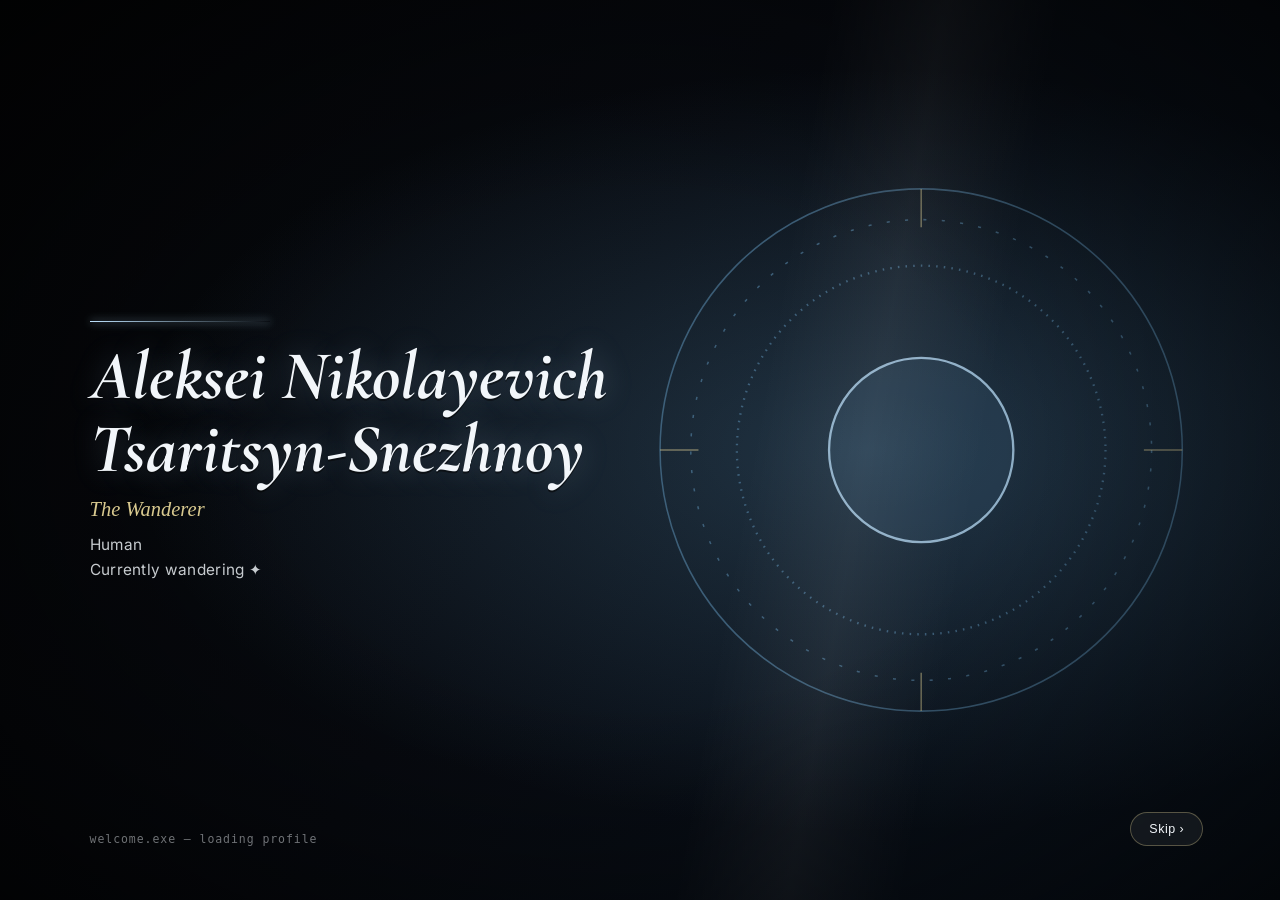
==== commit 3eda3066: "Enhance intro section with new font and styles Added new font family 'Cormorant Garamond' and update" ====
--- a/index.html
+++ b/index.html
@@ -13,7 +13,7 @@
 <link rel="preconnect" href="https://fonts.googleapis.com">
 <link rel="preconnect" href="https://fonts.gstatic.com" crossorigin>
 
-<link href="https://fonts.googleapis.com/css2?family=Inter:wght@400;500;600;700&family=Quicksand:wght@500;600;700&display=swap" rel="stylesheet">
+<link href="https://fonts.googleapis.com/css2?family=Inter:wght@400;500;600;700&family=Quicksand:wght@500;600;700&family=Cormorant+Garamond:ital,wght@1,600;1,700&display=swap" rel="stylesheet">
 
 <style>
 /* ===========================================
@@ -40,6 +40,13 @@
     0 24px 60px rgba(66,110,158,.28);
 
     --radius:32px;
+
+    /* intro palette, kept separate from the site palette on purpose */
+    --intro-ink:#05070a;
+    --intro-ember:#5b8fb3;
+    --intro-ember-hot:#bfe4ff;
+    --intro-gold:#d8c98f;
+    --intro-paper:#f2f6fa;
 
 }
 
@@ -85,6 +92,12 @@
 
     padding:60px 20px;
 
+}
+
+/* lock scroll while the intro plays */
+body.intro-active{
+    overflow:hidden;
+    height:100vh;
 }
 
 @keyframes gradientMove{
@@ -227,10 +240,17 @@
 
     box-shadow:var(--shadow);
 
-
-}
-
-/* cover.jpg stays strictly inside the profile card */
+    /* reveal-after-intro transition */
+    opacity:0;
+    transform:translateY(14px) scale(.985);
+    transition:opacity 1.1s ease, transform 1.1s cubic-bezier(.2,.8,.2,1);
+
+}
+
+.profile-card.revealed{
+    opacity:1;
+    transform:translateY(0) scale(1);
+}
 
 @keyframes cardFloat{
 
@@ -901,11 +921,235 @@
 
 }
 
+/* ===========================================================
+   INTRO SPLASH — cinematic name reveal, plays once on load
+   Sits above everything, then fades out to unveil the profile.
+=========================================================== */
+
+.intro{
+    position:fixed;
+    inset:0;
+    z-index:9999;
+    display:flex;
+    align-items:center;
+    overflow:hidden;
+    background:
+        radial-gradient(ellipse at 68% 50%, rgba(91,143,179,0.30), transparent 60%),
+        linear-gradient(120deg, #040507 0%, #070a10 45%, #0a1420 100%);
+    transition:opacity 1s ease, visibility 1s ease;
+}
+
+.intro.intro-hidden{
+    opacity:0;
+    visibility:hidden;
+    pointer-events:none;
+}
+
+.intro-embers{ position:absolute; inset:0; pointer-events:none; }
+.intro-embers span{
+    position:absolute;
+    bottom:-10px;
+    width:3px; height:3px;
+    background:var(--intro-ember-hot);
+    border-radius:50%;
+    opacity:0;
+    filter:drop-shadow(0 0 4px var(--intro-ember-hot));
+    animation:introRise linear infinite;
+}
+@keyframes introRise{
+    0%{ transform:translateY(0) translateX(0); opacity:0; }
+    8%{ opacity:.85; }
+    100%{ transform:translateY(-100vh) translateX(var(--drift,20px)); opacity:0; }
+}
+
+.intro-vignette{
+    position:absolute; inset:0;
+    background:radial-gradient(ellipse at center, transparent 40%, rgba(0,0,0,0.7) 100%);
+    pointer-events:none;
+}
+
+.intro-emblem{
+    position:absolute;
+    right:4%;
+    top:50%;
+    transform:translateY(-50%);
+    width:min(48vw, 640px);
+    height:min(48vw, 640px);
+    opacity:0;
+    animation:introEmblemIn 1.8s ease-out .15s forwards;
+}
+@keyframes introEmblemIn{
+    from{ opacity:0; transform:translateY(-50%) scale(.85) rotate(-8deg); }
+    to{ opacity:1; transform:translateY(-50%) scale(1) rotate(0deg); }
+}
+.intro-emblem svg{ width:100%; height:100%; display:block; }
+.intro-ring{ fill:none; stroke:var(--intro-ember); stroke-opacity:.55; }
+.intro-ring.spin-slow{ transform-origin:200px 200px; animation:introSpin 90s linear infinite; }
+.intro-ring.spin-rev{ transform-origin:200px 200px; animation:introSpin 70s linear infinite reverse; }
+@keyframes introSpin{ to{ transform:rotate(360deg); } }
+.intro-glyphline{ stroke:var(--intro-gold); stroke-opacity:.5; }
+.intro-core{ fill:rgba(91,143,179,0.12); stroke:var(--intro-ember-hot); stroke-opacity:.7; }
+
+.intro-sweep{
+    position:absolute; inset:0;
+    background:linear-gradient(100deg, transparent 40%, rgba(255,255,255,0.06) 48%, transparent 56%);
+    transform:translateX(-120%);
+    animation:introSweep 2.6s ease-out .4s forwards;
+    pointer-events:none;
+}
+@keyframes introSweep{ to{ transform:translateX(20%); } }
+
+.intro-titleblock{
+    position:relative;
+    z-index:3;
+    padding-left:7%;
+    max-width:64%;
+}
+
+.intro-rule{
+    width:0;
+    height:1px;
+    background:linear-gradient(90deg, var(--intro-ember-hot), transparent);
+    box-shadow:0 0 8px var(--intro-ember-hot);
+    margin-bottom:18px;
+    animation:introRuleGrow .9s ease-out .9s forwards;
+}
+@keyframes introRuleGrow{ to{ width:180px; } }
+
+.intro-name{
+    font-family:"Cormorant Garamond", Georgia, serif;
+    font-style:italic;
+    font-weight:700;
+    font-size:clamp(2.1rem, 5.4vw, 4.4rem);
+    line-height:1.05;
+    margin:0 0 12px 0;
+    color:var(--intro-paper);
+    opacity:0;
+    filter:blur(6px);
+    transform:translateY(18px);
+    text-shadow:0 0 30px rgba(191,228,255,0.25), 0 2px 0 rgba(0,0,0,.6);
+    animation:introNameIn 1.1s cubic-bezier(.2,.8,.2,1) .55s forwards;
+}
+@keyframes introNameIn{ to{ opacity:1; filter:blur(0); transform:translateY(0); } }
+
+.intro-epithet{
+    font-family:Georgia, serif;
+    font-style:italic;
+    font-size:clamp(1rem, 1.6vw, 1.35rem);
+    color:var(--intro-gold);
+    margin:0 0 14px 0;
+    opacity:0;
+    transform:translateY(10px);
+    animation:introLineIn .8s ease-out 1.15s forwards;
+}
+
+.intro-roles{
+    margin:0;
+    padding:0;
+    list-style:none;
+    display:flex;
+    flex-direction:column;
+    gap:6px;
+}
+.intro-roles li{
+    font-size:clamp(.9rem, 1.2vw, 1.05rem);
+    color:rgba(242,246,250,0.82);
+    letter-spacing:.02em;
+    opacity:0;
+    transform:translateY(10px);
+    animation:introLineIn .7s ease-out forwards;
+}
+.intro-roles li:nth-child(1){ animation-delay:1.35s; }
+.intro-roles li:nth-child(2){ animation-delay:1.55s; }
+
+@keyframes introLineIn{ to{ opacity:1; transform:translateY(0); } }
+
+.intro-meta{
+    position:absolute;
+    left:7%;
+    bottom:6%;
+    z-index:3;
+    font-family:ui-monospace, "SF Mono", Menlo, monospace;
+    font-size:.72rem;
+    letter-spacing:.08em;
+    color:rgba(242,246,250,0.45);
+    opacity:0;
+    animation:introLineIn .8s ease-out 1.9s forwards;
+}
+
+.intro-skip{
+    position:absolute;
+    z-index:5;
+    bottom:6%;
+    right:6%;
+    background:rgba(255,255,255,.06);
+    border:1px solid rgba(216,201,143,0.35);
+    color:var(--intro-paper);
+    padding:9px 18px;
+    font-size:.78rem;
+    letter-spacing:.04em;
+    border-radius:999px;
+    cursor:pointer;
+    backdrop-filter:blur(3px);
+    opacity:0;
+    animation:introLineIn .8s ease-out 1.9s forwards;
+}
+.intro-skip:hover{ border-color:var(--intro-ember-hot); color:var(--intro-ember-hot); }
+
+@media (max-width:720px){
+    .intro-titleblock{ max-width:88%; padding-left:6%; }
+    .intro-emblem{ opacity:.35; right:-10%; width:80vw; height:80vw; }
+}
+
+@media (prefers-reduced-motion: reduce){
+    .intro *{ animation-duration:.01ms !important; animation-iteration-count:1 !important; }
+}
+
 </style>
 
 </head>
 
-<body>
+<body class="intro-active">
+
+<!-- =====================================================
+     INTRO SPLASH
+===================================================== -->
+<div class="intro" id="intro">
+
+    <div class="intro-embers" id="introEmbers"></div>
+
+    <div class="intro-emblem">
+        <svg viewBox="0 0 400 400">
+            <circle class="intro-ring spin-slow" cx="200" cy="200" r="170" stroke-width="1"/>
+            <circle class="intro-ring spin-rev" cx="200" cy="200" r="150" stroke-width="1" stroke-dasharray="2 10"/>
+            <circle class="intro-ring spin-slow" cx="200" cy="200" r="120" stroke-width="1.5" stroke-dasharray="1 4"/>
+            <g class="intro-glyphline spin-rev" style="transform-origin:200px 200px;">
+                <line x1="200" y1="30" x2="200" y2="55" stroke-width="1"/>
+                <line x1="200" y1="370" x2="200" y2="345" stroke-width="1"/>
+                <line x1="30" y1="200" x2="55" y2="200" stroke-width="1"/>
+                <line x1="370" y1="200" x2="345" y2="200" stroke-width="1"/>
+            </g>
+            <circle class="intro-core" cx="200" cy="200" r="60" stroke-width="1.5"/>
+        </svg>
+    </div>
+
+    <div class="intro-sweep"></div>
+    <div class="intro-vignette"></div>
+
+    <div class="intro-titleblock">
+        <div class="intro-rule"></div>
+        <h1 class="intro-name">Aleksei Nikolayevich<br>Tsaritsyn-Snezhnoy</h1>
+        <p class="intro-epithet">The Wanderer</p>
+        <ul class="intro-roles">
+            <li>Human</li>
+            <li>Currently wandering ✦</li>
+        </ul>
+    </div>
+
+    <div class="intro-meta">welcome.exe — loading profile</div>
+    <button class="intro-skip" id="introSkip" type="button">Skip ›</button>
+
+</div>
 
 <!-- Full-screen cover background (outside the card) -->
 <div class="cover-background" aria-hidden="true"></div>
@@ -925,7 +1169,7 @@
 <div class="cursor-glow"></div>
 
 <!-- Main Card -->
-<main class="profile-card">
+<main class="profile-card" id="profileCard">
 
 <!-- Window Chrome -->
 <div class="window-bar">
@@ -1138,8 +1382,55 @@
 <script>
 /* ==========================================
    Aleksei — Liquid Glass Profile
-   Static presentation: no entrance/fade reveals.
+   Static presentation: no entrance/fade reveals
+   on the card itself (the intro handles the reveal).
 ========================================== */
+
+/* ==========================
+   Intro splash: embers + auto-dismiss
+========================== */
+
+const introEl = document.getElementById("intro");
+const introEmbers = document.getElementById("introEmbers");
+const introSkip = document.getElementById("introSkip");
+const profileCard = document.getElementById("profileCard");
+
+function spawnIntroEmbers(){
+    introEmbers.innerHTML = "";
+    const COUNT = 24;
+    for(let i=0;i<COUNT;i++){
+        const s = document.createElement("span");
+        const left = Math.random()*100;
+        const dur = 6 + Math.random()*7;
+        const delay = Math.random()*8;
+        const drift = (Math.random()*60-30) + "px";
+        s.style.left = left+"%";
+        s.style.animationDuration = dur+"s";
+        s.style.animationDelay = delay+"s";
+        s.style.setProperty("--drift", drift);
+        introEmbers.appendChild(s);
+    }
+}
+spawnIntroEmbers();
+
+let dismissed = false;
+function dismissIntro(){
+    if(dismissed) return;
+    dismissed = true;
+    introEl.classList.add("intro-hidden");
+    document.body.classList.remove("intro-active");
+    profileCard.classList.add("revealed");
+}
+
+// auto-dismiss once the reveal sequence has played
+setTimeout(dismissIntro, 3600);
+
+// let people skip straight to the profile
+introSkip.addEventListener("click", dismissIntro);
+introEl.addEventListener("click", (e) => {
+    if(e.target === introSkip) return;
+    dismissIntro();
+});
 
 /* ==========================
    Status Pill — static
@@ -1194,7 +1485,8 @@
     });
 });
 
-/* No scroll reveal, fade-in, floating hearts, or load animation. */
+/* No scroll reveal, fade-in, floating hearts, or load animation
+   beyond the one-time intro sequence above. */
 </script>
 
 </body>
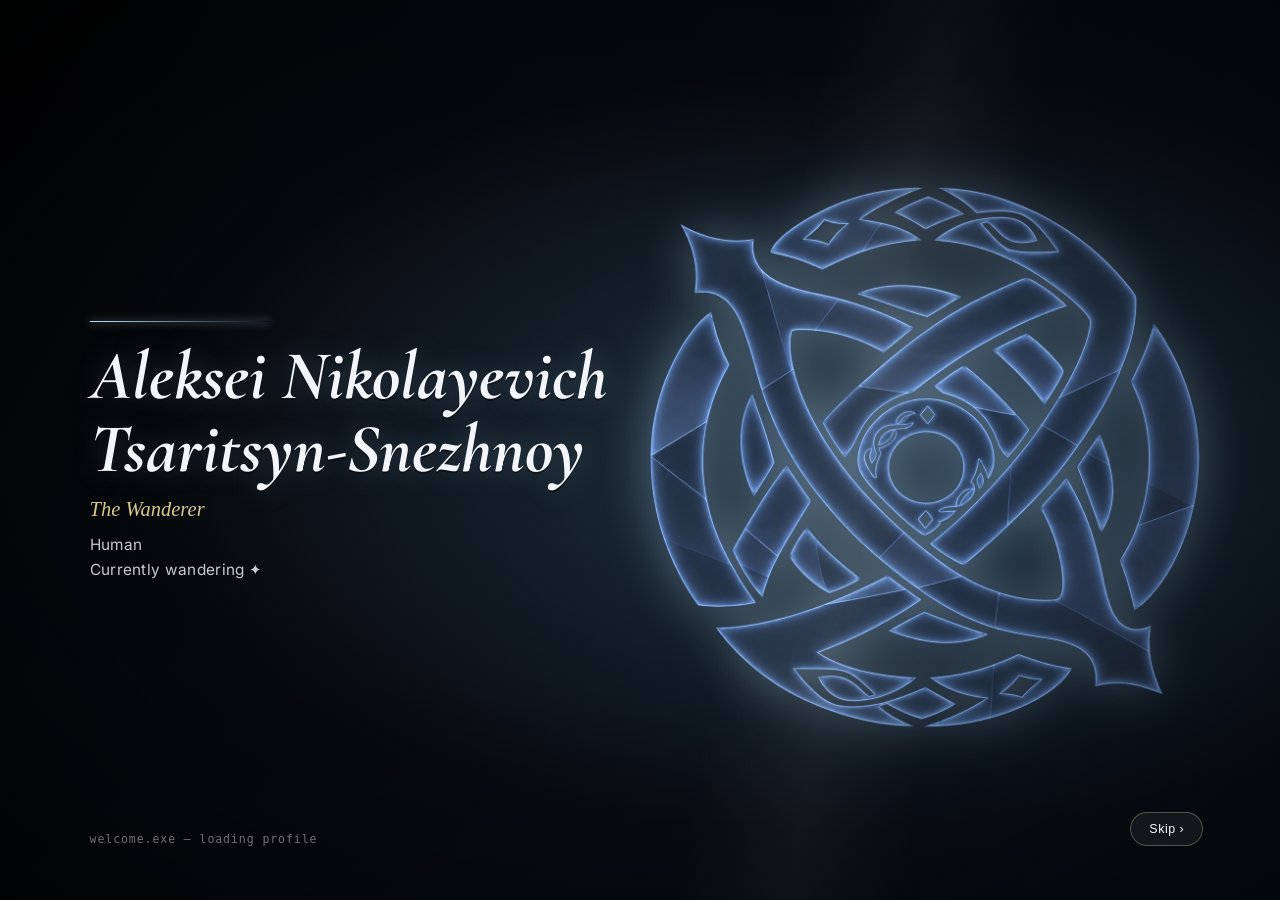
==== commit 521973c6: "Replace SVG emblem with image and adjust styles Replaced SVG emblem with an image and updated styles" ====
--- a/index.html
+++ b/index.html
@@ -982,13 +982,15 @@
     from{ opacity:0; transform:translateY(-50%) scale(.85) rotate(-8deg); }
     to{ opacity:1; transform:translateY(-50%) scale(1) rotate(0deg); }
 }
-.intro-emblem svg{ width:100%; height:100%; display:block; }
-.intro-ring{ fill:none; stroke:var(--intro-ember); stroke-opacity:.55; }
-.intro-ring.spin-slow{ transform-origin:200px 200px; animation:introSpin 90s linear infinite; }
-.intro-ring.spin-rev{ transform-origin:200px 200px; animation:introSpin 70s linear infinite reverse; }
+.intro-emblem img{
+    width:100%;
+    height:100%;
+    object-fit:contain;
+    display:block;
+    filter:drop-shadow(0 0 26px rgba(191,228,255,.35));
+    animation:introSpin 5s linear infinite;
+}
 @keyframes introSpin{ to{ transform:rotate(360deg); } }
-.intro-glyphline{ stroke:var(--intro-gold); stroke-opacity:.5; }
-.intro-core{ fill:rgba(91,143,179,0.12); stroke:var(--intro-ember-hot); stroke-opacity:.7; }
 
 .intro-sweep{
     position:absolute; inset:0;
@@ -1119,18 +1121,7 @@
     <div class="intro-embers" id="introEmbers"></div>
 
     <div class="intro-emblem">
-        <svg viewBox="0 0 400 400">
-            <circle class="intro-ring spin-slow" cx="200" cy="200" r="170" stroke-width="1"/>
-            <circle class="intro-ring spin-rev" cx="200" cy="200" r="150" stroke-width="1" stroke-dasharray="2 10"/>
-            <circle class="intro-ring spin-slow" cx="200" cy="200" r="120" stroke-width="1.5" stroke-dasharray="1 4"/>
-            <g class="intro-glyphline spin-rev" style="transform-origin:200px 200px;">
-                <line x1="200" y1="30" x2="200" y2="55" stroke-width="1"/>
-                <line x1="200" y1="370" x2="200" y2="345" stroke-width="1"/>
-                <line x1="30" y1="200" x2="55" y2="200" stroke-width="1"/>
-                <line x1="370" y1="200" x2="345" y2="200" stroke-width="1"/>
-            </g>
-            <circle class="intro-core" cx="200" cy="200" r="60" stroke-width="1.5"/>
-        </svg>
+        <img src="icon.png" alt="">
     </div>
 
     <div class="intro-sweep"></div>
